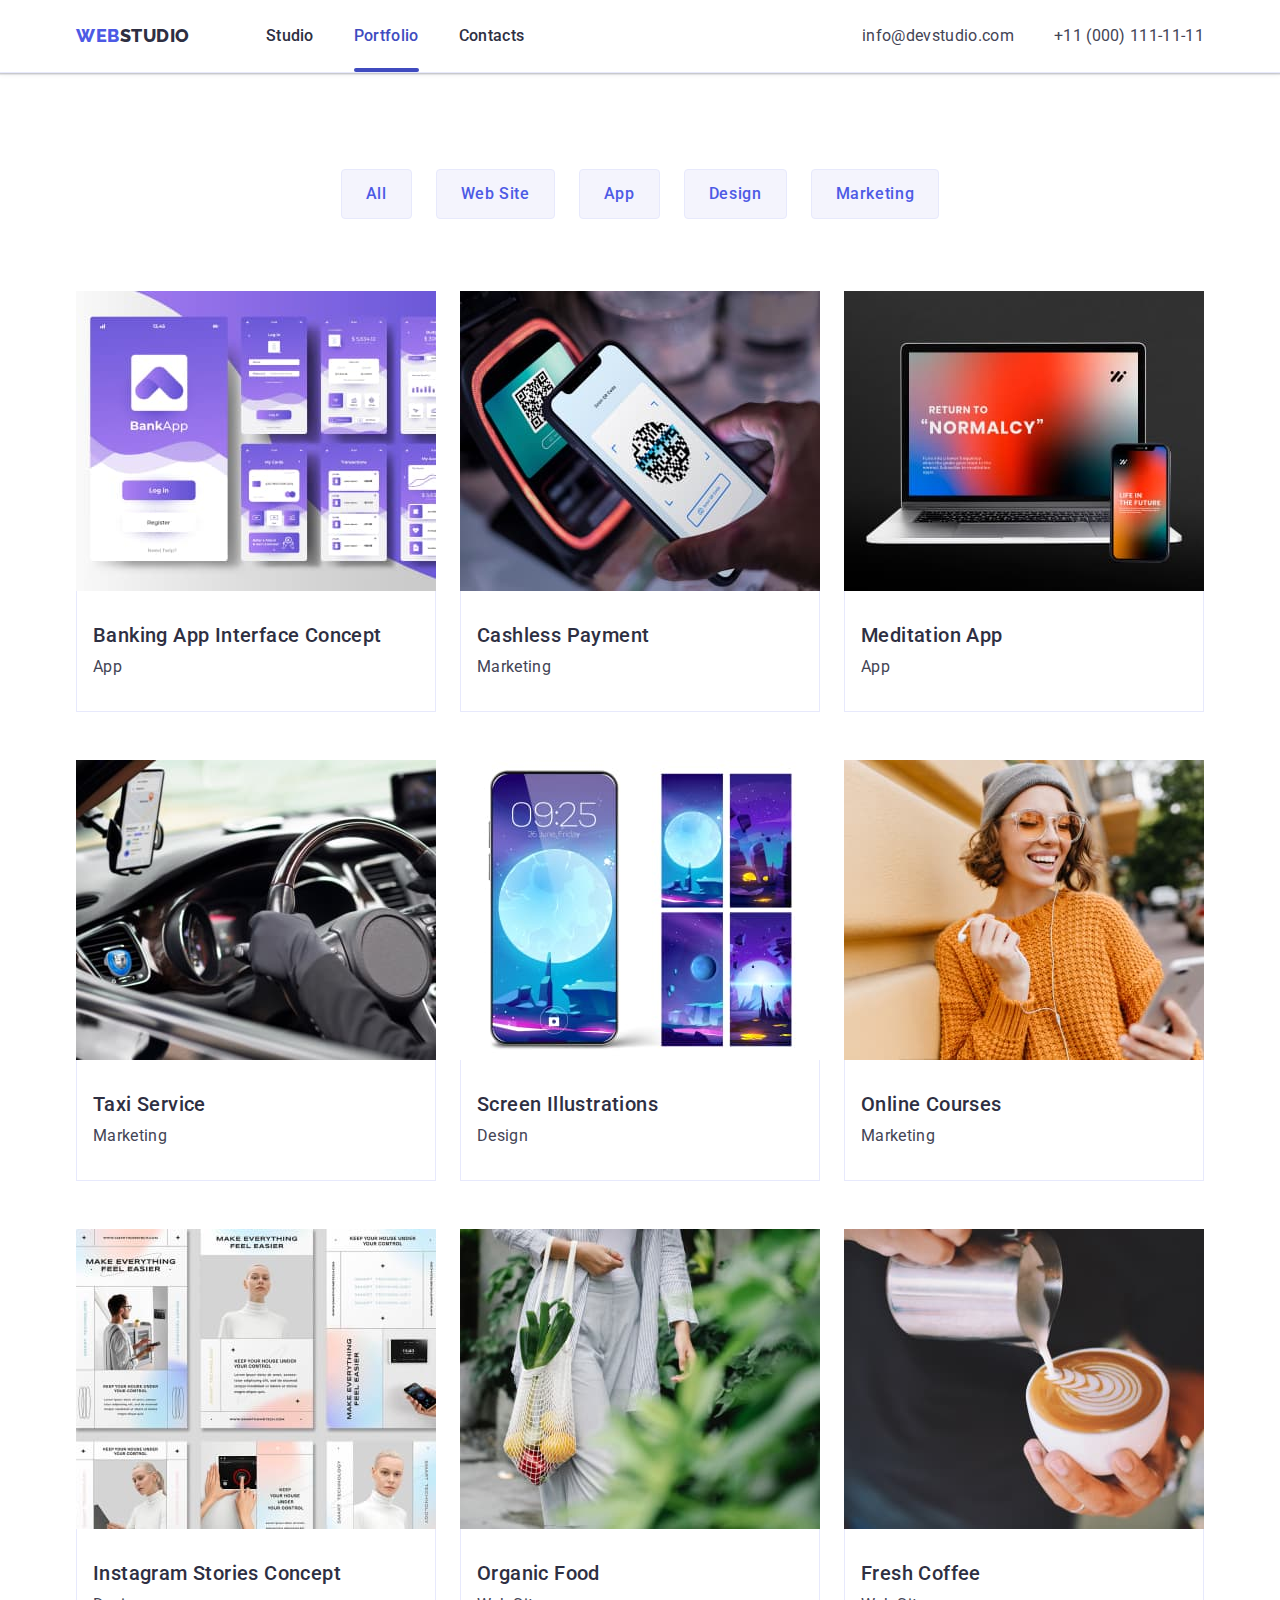
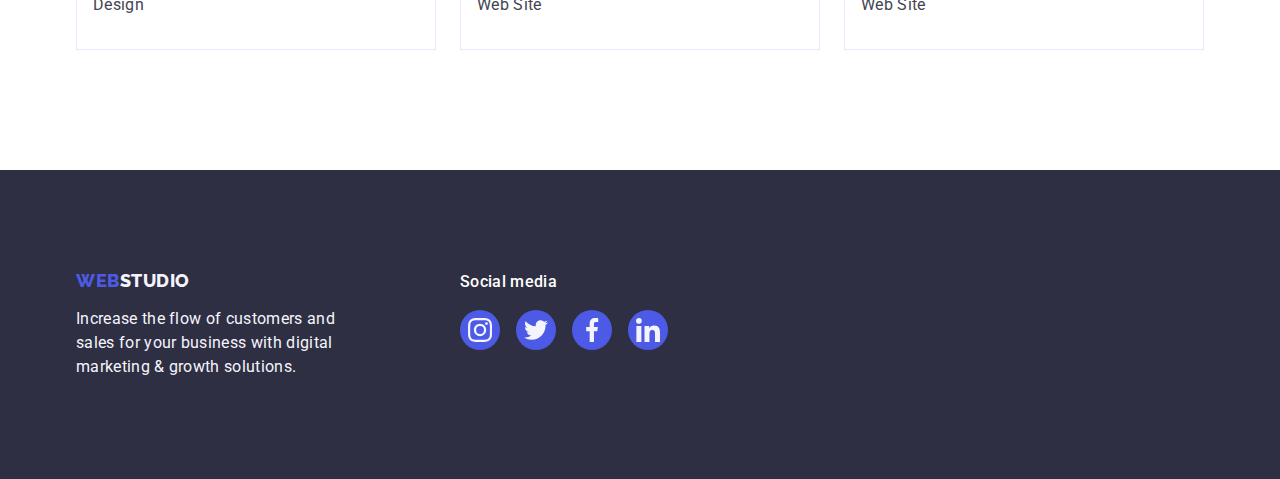
==== portfolio.html @ c1167ded "Initial commit" ====
<!DOCTYPE html>
<html lang="en">

<head>
  <meta charset="UTF-8">
  <meta http-equiv="X-UA-Compatible" content="IE=edge">
  <meta name="viewport" content="width=device-width, initial-scale=1.0">
  <title>Portfolio</title>
  <link rel="preconnect" href="https://fonts.googleapis.com">
  <link rel="preconnect" href="https://fonts.gstatic.com" crossorigin>
  <link href="https://fonts.googleapis.com/css2?family=Raleway:wght@800&family=Roboto:wght@400;500;700;900&display=swap"
    rel="stylesheet">
  <link rel="stylesheet" href="https://cdn.jsdelivr.net/npm/modern-normalize@1.1.0/modern-normalize.min.css">
  <link rel="stylesheet" href="./css/styles.css">
</head>

<body>
  <!-- HEADER -->
  <header class="header">
    <div class="container page-header-container">
      <nav class="navigation">
        <a class="logo link" href="./index.html">Web<span class="studio-logo-theme-light">Studio</span></a>
        <ul class="menu list">
          <li class="menu-item">
            <a class="menu-item-link link" href="./index.html">Studio</a>
          </li>
          <li class="menu-item">
            <a class="menu-item-link current link" href="./portfolio.html">Portfolio</a>
          </li>
          <li class="menu-item">
            <a class="menu-item-link link" href="">Contacts</a>
          </li>
        </ul>
      </nav>
      <address class="contact">
        <ul class="contact list">
          <li class="contact-item">
            <a class="contact-item-link link" href="mailto:info@devstudio.com">info@devstudio.com</a>
          </li>
          <li class="contact-item">
            <a class="contact-item-link link" href="tel:+110001111111">+11 (000) 111-11-11</a>
          </li>
        </ul>
      </address>
    </div>
  </header>

  <main>
    <!-- FILTER BUTTONS -->
    <section class="gallery">
      <div class="container">
        <h1 class="gallery-title visually-hidden" hidden>Gallery</h1>
        <ul class="filters-list list">
          <li class="filters-list-item">
            <button class="filter-btn" type="button">All</button>
          </li>
          <li class="filters-list-item">
            <button class="filter-btn" type="button">Web Site</button>
          </li>
          <li class="filters-list-item">
            <button class="filter-btn" type="button">App</button>
          </li>
          <li class="filters-list-item">
            <button class="filter-btn" type="button">Design</button>
          </li>
          <li class="filters-list-item">
            <button class="filter-btn" type="button">Marketing</button>
          </li>
        </ul>
        <!-- GALLERY -->
        <ul class="gallery-list list">
          <li class="gallery-list-item">
            <a class="gallery-list-link link" href="./portfolio.html">
              <div class="gallery-list-img-wrapper">
                <img src="./images/portfolio-page/banking-app.jpg" width="360" height="300"
                alt="Banking App Interface Concept">
                <p class="overlay-gallery-portfolio description">14 Stylish and User-Friendly App Design Concepts · Task Manager App · Calorie Tracker App · Exotic Fruit Ecommerce App · Cloud Storage App</p>
              </div>
              <div class="gallery-list-content-wrapper">
                <h2 class="subtitle">Banking App Interface Concept</h2>
                <p class="description">App</p>
              </div>
            </a>
          </li>
          <li class="gallery-list-item">
            <a class="gallery-list-link link" href="./portfolio.html">
              <div class="gallery-list-img-wrapper">
                <img src="./images/portfolio-page/cashless-payment.jpg" width="360" height="300" alt="Cashless Payment">
                <p class="overlay-gallery-portfolio description">14 Stylish and User-Friendly App Design Concepts · Task Manager App · Calorie Tracker App · Exotic Fruit Ecommerce App · Cloud Storage App</p>
              </div>
              <div class="gallery-list-content-wrapper">
                <h2 class="subtitle">Cashless Payment</h2>
                <p class="description">Marketing</p>
              </div>      
            </a>
          </li>
          <li class="gallery-list-item">
            <a class="gallery-list-link link" href="./portfolio.html">
              <div class="gallery-list-img-wrapper">
                <img src="./images/portfolio-page/meditation-app.jpg" width="360" height="300" alt="Meditation App">
                <p class="overlay-gallery-portfolio description">14 Stylish and User-Friendly App Design Concepts · Task Manager App · Calorie Tracker App · Exotic Fruit Ecommerce App · Cloud Storage App</p>
              </div>
              <div class="gallery-list-content-wrapper">
                <h2 class="subtitle">Meditation App</h2>
                <p class="description">App</p>
              </div>
            </a>
          </li>
          <li class="gallery-list-item">
            <a class="gallery-list-link link" href="./portfolio.html">
              <div class="gallery-list-img-wrapper">
                <img src="./images/portfolio-page/taxi-service.jpg" width="360" height="300" alt="Taxi Service">
                <p class="overlay-gallery-portfolio description">14 Stylish and User-Friendly App Design Concepts · Task Manager App · Calorie Tracker App · Exotic Fruit Ecommerce App · Cloud Storage App</p>
              </div>
              <div class="gallery-list-content-wrapper">
                <h2 class="subtitle">Taxi Service</h2>
                <p class="description">Marketing</p>
              </div>
            </a>
          </li>
          <li class="gallery-list-item">
            <a class="gallery-list-link link" href="./portfolio.html">
              <div class="gallery-list-img-wrapper">
                <img src="./images/portfolio-page/screen.jpg" width="360" height="300" alt="Screen Illustrations">
                <p class="overlay-gallery-portfolio description">14 Stylish and User-Friendly App Design Concepts · Task Manager App · Calorie Tracker App · Exotic Fruit Ecommerce App · Cloud Storage App</p>
              </div>
              <div class="gallery-list-content-wrapper">
                <h2 class="subtitle">Screen Illustrations</h2>
                <p class="description">Design</p>
              </div>
            </a>
          </li>
          <li class="gallery-list-item">
            <a class="gallery-list-link link" href="./portfolio.html">
              <div class="gallery-list-img-wrapper">
                <img src="./images/portfolio-page/online-course.jpg" width="360" height="300" alt="Online Courses">
                <p class="overlay-gallery-portfolio description">14 Stylish and User-Friendly App Design Concepts · Task Manager App · Calorie Tracker App · Exotic Fruit Ecommerce App · Cloud Storage App</p>
              </div>
              <div class="gallery-list-content-wrapper">
                <h2 class="subtitle">Online Courses</h2>
                <p class="description">Marketing</p>
              </div>
            </a>
          </li>
          <li class="gallery-list-item">
            <a class="gallery-list-link link" href="./portfolio.html">
              <div class="gallery-list-img-wrapper">
                <img src="./images/portfolio-page/instagram-stories.jpg" width="360" height="300"
                alt="Instagram Stories Concept">
                <p class="overlay-gallery-portfolio description">14 Stylish and User-Friendly App Design Concepts · Task Manager App · Calorie Tracker App · Exotic Fruit Ecommerce App · Cloud Storage App</p>
              </div>
              <div class="gallery-list-content-wrapper">
                <h2 class="subtitle">Instagram Stories Concept</h2>
                <p class="description">Design</p>
              </div>
            </a>
          </li>
          <li class="gallery-list-item">
            <a class="gallery-list-link link" href="./portfolio.html">
              <div class="gallery-list-img-wrapper">
                <img src="./images/portfolio-page/organic-food.jpg" width="360" height="300" alt="Organic Food">
                <p class="overlay-gallery-portfolio description">14 Stylish and User-Friendly App Design Concepts · Task Manager App · Calorie Tracker App · Exotic Fruit Ecommerce App · Cloud Storage App</p>
              </div>
              <div class="gallery-list-content-wrapper">
                <h2 class="subtitle">Organic Food</h2>
                <p class="description">Web Site</p>
              </div>
            </a>
          </li>
          <li class="gallery-list-item">
            <a class="gallery-list-link link" href="./portfolio.html">
              <div class="gallery-list-img-wrapper">
                <img src="./images/portfolio-page/coffee.jpg" width="360" height="300" alt="Fresh Coffee">
                <p class="overlay-gallery-portfolio description">14 Stylish and User-Friendly App Design Concepts · Task Manager App · Calorie Tracker App · Exotic Fruit Ecommerce App · Cloud Storage App</p>
              </div>
              <div class="gallery-list-content-wrapper">
                <h2 class="subtitle">Fresh Coffee</h2>
                <p class="description">Web Site</p>
              </div>
            </a>
          </li>
        </ul>
      </div>
    </section>
  </main>

  <!-- FOOTER -->
  <footer class="footer bg-theme-dark">
    <div class="footer-container container ">
      <div class="footer-media-container">
        <a class="logo-theme-dark link" href="./index.html">Web<span class="studio-logo-theme-dark">Studio</span></a>
        <p class="desc-theme-dark description">
          Increase the flow of customers and sales for your business with digital marketing & growth solutions.
        </p>
      </div>
      <div class="social-media-container">
        <p class="footer-media-desc description">Social media</p>
        <ul class="social-list-footer list">
          <li class="social-list-item">
            <a href="" class="social-list-link footer-social-link">
              <svg aria-label="instagram" class="social-icon" width="24" height="24" >
                <use href="./images/icons.svg#icon-instagram"></use>
              </svg>
            </a>
          </li>
          <li class="social-list-item">
            <a href="" class="social-list-link footer-social-link">
              <svg aria-label="twitter" class="social-icon" width="24" height="24" >
                <use href="./images/icons.svg#icon-twitter"></use>
              </svg>
            </a>
          </li>
          <li class="social-list-item">
            <a href="" class="social-list-link footer-social-link">
              <svg aria-label="facebook" class="social-icon" width="24" height="24" >
                <use href="./images/icons.svg#icon-facebook"></use>
              </svg>
            </a>
          </li>
          <li class="social-list-item">
            <a href="" class="social-list-link footer-social-link">
              <svg aria-label="linkedin" class="social-icon" width="24" height="24" >
                <use href="./images/icons.svg#icon-linkedin"></use>
              </svg>
            </a>
          </li>
        </ul>
      </div>
    </div>
  </footer>
  <script src="./js/modal.js"></script>
</body>

</html>
---- css/styles.css ----
:root {
    --primary-font: 'Roboto', sans-serif;
    --secondary-font: 'Raleway', sans-serif;
    --primary-text-color-theme-light: #2E2F42;
    --secondary-text-color-theme-light: #434455;
    --primary-text-color-theme-dark: #F4F4FD;
    --accent-color: #404BBF;
    --accent-page-color: #4D5AE5;
    --secondary-page-color: #E7E9FC;
    --thirdly-page-color: #8E8F99;
    --background-color-theme-light: #FFFFFF;
    --background-color-theme-dark: #2E2F42;
    --accent-background-color: #31D0AA;
    --modal-color: #FCFCFC;
    --transition-dur-and-func: 250ms cubic-bezier(0.4, 0, 0.2, 1);
}

.list {
    list-style: none;
}

.link {
    text-decoration: none;
}

button {
    cursor: pointer;
}

h1,
h2,
h3,
h4,
p {
    margin-top: 0;
    margin-bottom: 0;
    letter-spacing: 0.02em;
}

ul,
ol {
    margin-top: 0;
    margin-bottom: 0;
    padding-left: 0;
}

img {
    display: block;
}

.container {
    width: 1158px;
    margin-right: auto;
    margin-left: auto;
    padding-left: 15px;
    padding-right: 15px;
}

.section {
    padding-top: 120px;
    padding-bottom: 120px;
}

.visually-hidden {
    position: absolute;
    width: 1px;
    height: 1px;
    margin: -1px;
    border: 0;
    padding: 0;
    white-space: nowrap;
    clip-path: inset(100%);
    clip: rect(0 0 0 0);
    overflow: hidden;
}

body {
    font-family: var(--primary-font);
    color: var(--secondary-text-color-theme-light);
    background-color: var(--background-color-theme-light);
}

/* ================COMPONENTS============ */
.subtitle {
    font-weight: 500;
    font-size: 20px;
    line-height: 1.2;
    color: var(--primary-text-color-theme-light);
    margin-bottom: 8px;
}

.description {
    font-size: 16px;
    line-height: 1.5;
    letter-spacing: 0.02em;
    color: var(--secondary-text-color-theme-light);
}

.desc-theme-dark {
    color: var(--primary-text-color-theme-dark);
    width: 264px;
}

.bg-theme-dark {
    background-color: var(--background-color-theme-dark);
    padding-top: 100px;
    padding-bottom: 100px;
}

.title {
    font-weight: 700;
    font-size: 36px;
    line-height: 1.1;
    text-align: center;
    text-transform: capitalize;
    color: var(--primary-text-color-theme-light);
    margin-bottom: 72px;
}

.logo {
    font-family: var(--secondary-font);
    font-weight: 800;
    font-size: 18px;
    line-height: 1.17;
    letter-spacing: 0.03em;
    text-transform: uppercase;
    color: var(--accent-page-color);
    margin-right: 76px;
}

.logo-theme-dark {
    display: flex;
    font-family: var(--secondary-font);
    font-weight: 800;
    font-size: 18px;
    line-height: 1.17;
    letter-spacing: 0.03em;
    text-transform: uppercase;
    color: var(--accent-page-color);
    margin-bottom: 16px;
}

.studio-logo-theme-dark {
    color: var(--primary-text-color-theme-dark);
}

.studio-logo-theme-light {
    color: var(--primary-text-color-theme-light);
}

/* ================/COMPONENTS============ */

/* ================HEADER================ */
.header {
    box-shadow: 0px 2px 1px rgba(46, 47, 66, 0.08), 0px 1px 1px rgba(46, 47, 66, 0.16), 0px 1px 6px rgba(46, 47, 66, 0.08);
}

.menu-item-link {
    position: relative;
    font-weight: 500;
    font-size: 16px;
    line-height: 1.5;
    letter-spacing: 0.02em;
    color: var(--primary-text-color-theme-light);
    padding: 26px 0 26px;
    transition: color var(--transition-dur-and-func);
}

.menu-item:not(:last-child) {
    margin-right: 40px;
}

.current::after {
    position: absolute;
    left: 0;
    bottom: -1px;
    content: '';
    display: block; 
    width: 100%;
    height: 4px;
    border-radius: 2px;
    background-color: var(--accent-color);
    transition: background-color var(--transition-dur-and-func);
}

.current {
    color: var(--accent-color);
}

.menu-item-link:hover,
.menu-item-link:focus {
    color: var(--accent-color);
}

/* ADDRESS */
.contact-item-link {
    font-style: normal;
    font-size: 16px;
    line-height: 1.5;
    letter-spacing: 0.02em;
    color: var(--secondary-text-color-theme-light);
    transition: color var(--transition-dur-and-func);
}

.contact {
    display: flex;
    margin-left: auto;
}

.contact-item:not(:last-child) {
    margin-right: 40px;
}

.contact-item-link:hover,
.contact-item-link:focus {
    color: var(--accent-color);
}

.header {
    display: flex;
    padding-top: 24px;
    padding-bottom: 24px;
    border-bottom: 1px solid var(--secondary-page-color);
}

.page-header-container {
    display: flex;
    align-items: center;
}

.menu {
    display: flex;
}

.navigation {
    display: flex;
    align-items: center;
}

/* ===============/HEADER================= */

/* ===============HERO================= */
.overlay {
    max-width: 1440px;
    height: 600px;
    margin-left: auto;
    margin-right: auto;
    background-repeat: no-repeat;
    background-position: center;
    background-size: cover;
    background-image:
    linear-gradient(rgba(46, 47, 66, 0.7), rgba(46, 47, 66, 0.7)),
    url(../images/people-office.jpg);
}

.modal-service-btn {
    display: block;
    font-family: var(--primary-font);
    font-weight: 500;
    font-size: 16px;
    line-height: 1.5;
    letter-spacing: 0.04em;
    color: var(--background-color-theme-light);
    text-align: center;
    background-color: var(--accent-page-color);
    border-radius: 4px;
    border: none;
    padding: 16px 32px;
    margin-top: 48px;
    margin-left: auto;
    margin-right: auto;
    min-width: 169px;
    transition: background-color var(--transition-dur-and-func);
}

.modal-service-btn:hover,
.modal-service-btn:focus {
    background-color: var(--accent-color);
}

.main-title {
    font-weight: 700;
    font-size: 56px;
    line-height: 1.07;
    color: var(--background-color-theme-light);
    max-width: 496px;
    text-align: center;
    margin-left: auto;
    margin-right: auto;
}

.hero {
    padding-top: 188px;
    padding-bottom: 188px;
}

/* ===============/HERO================= */

/* ===============FEATURES================= */
.features-list {
    display: flex;
    gap: 24px;
}

.features-description {
    max-width: 264px;
}

.icon-container {
    display: flex;
    justify-content: center;
    align-items: center;
    min-width: 264px;
    height: 112px;
    background-color: var(--primary-text-color-theme-dark);
    border-radius: 4px;
    margin-bottom: 8px;
}

/* ===============/FEATURES================= */

/* ================WORK EXAMPLES============= */
.work-examples {
    padding-bottom: 120px;
}

.work-examples-list {
    display: flex;
    gap: 24px;
    align-items: center;
}

.work-examples-list-item {
    width: calc((100% - 48px) / 3);
}
/* ================/WORK EXAMPLES============= */

/* ==============TEAM================= */
.team {
    background-color: var(--primary-text-color-theme-dark);
}

.team-list {
    display: flex;
    text-align: center;
    flex-wrap: wrap;
    gap: 24px;
}

.team-list-item {
    background-color: var(--background-color-theme-light);
    flex-basis: calc((100% - 72px) / 4);
    border-radius: 0px 0px 4px 4px;
    box-shadow: 0px 1px 6px rgba(46, 47, 66, 0.08), 0px 1px 1px rgba(46, 47, 66, 0.16), 0px 2px 1px rgba(46, 47, 66, 0.08);
}

.team-card-content-wrapper {
    padding: 32px 0px;
    max-width: 264px;
}

.team-desc {
    margin-bottom: 8px;
}

.social-list {
    display: flex;
    justify-content: center;
    gap: 24px;

}

.social-list-item {
    width: 40px;
    height: 40px;
    flex-basis: calc((100% - 72) / 4);
}

.social-list-link {
    display: flex;
    justify-content: center;
    align-items: center;
    width: 100%;
    height: 100%;
    border-radius: 50%;
    background-color: var(--accent-page-color);
    color: var(--primary-text-color-theme-dark);
    transition: background-color var(--transition-dur-and-func);
}

.social-list-link:hover,
.social-list-link:focus {
    background-color: var(--accent-color);
}

.social-icon {
    fill: currentColor;
}

/* ===============/TEAM================= */

/* ================CUSTOMERS================= */
.customers-list {
    display: flex;
    flex-wrap: wrap;
    align-items: center;
    gap: 24px;
}

.customers-list-item {
    flex-basis: calc((100% - 120px) / 6);
    height: 88px;
    background-color: var(--background-color-theme-light);
}

.customers-list-link {
    transition: border-color var(--transition-dur-and-func),
    color var(--transition-dur-and-func);
}

.customers-list-link:hover,
.customers-list-link:focus {
    border-color: var(--accent-color);
    color: var(--accent-color);
}

.logo-customers {
    fill:currentColor;
    transition: fill var(--transition-dur-and-func);
}

.logo-customers:hover,
.logo-customers:focus {
    fill: var(--accent-color);
}

.customers-list-link {
    display: flex;
    justify-content: center;
    align-items: center;
    width: 100%;
    height: 100%;
    border: 1px solid var(--thirdly-page-color);
    border-radius: 4px;
    color: var(--thirdly-page-color);
}

/* ===============/CUSTOMERS================= */

/* ================FOOTER================= */

.footer-container {
    display: flex;
    align-items: baseline;
}

.footer-media-container {
    margin-right: 120px;
}

.footer-media-desc {
    font-weight: 500;
    color: var(--background-color-theme-light);
    margin-bottom: 16px;
}

.social-list-footer {
    display: flex;
    flex-wrap: wrap;
    align-items: center;
    gap: 16px;
}

.footer-social-link:hover,
.footer-social-link:focus {
    background-color: var(--accent-background-color);
}
/* ===============/FOOTER================= */


/* ===============PORTFOLIO-PAGE================= */

/* ===============FILTER BUTTONS================= */
.filter-btn {
    font-family: var(--primary-font);
    font-weight: 500;
    font-size: 16px;
    text-align: center;
    line-height: 1.5;
    letter-spacing: 0.04em;
    color: var(--accent-page-color);
    background-color: var(--primary-text-color-theme-dark);
    border: 1px solid var(--secondary-page-color);
    border-radius: 4px;
    padding: 12px 24px;
    transition: color var(--transition-dur-and-func), 
    background-color var(--transition-dur-and-func),
    border-color var(--transition-dur-and-func),
    box-shadow var(--transition-dur-and-func);
}

.filter-btn:hover,
.filter-btn:focus {
    color: var(--background-color-theme-light);
    background-color: var(--accent-color);
    border: 1px solid transparent;
    box-shadow: 0px 3px 1px rgba(0, 0, 0, 0.1), 0px 2px 1px rgba(0, 0, 0, 0.08), 0px 2px 2px rgba(0, 0, 0, 0.12);
}

.filters-list {
    display: flex;
    gap: 24px;
    align-items: center;
    justify-content: center;
    margin-bottom: 72px;
}

/* ===============/FILTER BUTTONS================= */

/* ===============GALLERY================= */
.gallery {
    padding-top: 96px;
    padding-bottom: 120px;
}

.gallery-list {
    display: flex;
    flex-wrap: wrap;
    column-gap: 24px;
    row-gap: 48px;
    flex-basis: calc((100% - 48px) / 3);
}

.gallery-list-link {
    display: block;
    transition: box-shadow var(--transition-dur-and-func);
}

.gallery-list-content-wrapper {
    padding: 32px 16px;
    border: 1px solid var(--secondary-page-color);
    border-top: none;
}

.gallery-list-link:hover,
.gallery-list-link:focus {
    box-shadow: 0px 1px 6px rgba(46, 47, 66, 0.08), 0px 1px 1px rgba(46, 47, 66, 0.16), 0px 2px 1px rgba(46, 47, 66, 0.08);
}

.gallery-list-img-wrapper {
    position: relative;
    overflow: hidden;
}

.overlay-gallery-portfolio {
    position: absolute;
    top: 0;
    left: 0;
    width: 100%;
    height: 100%;
    background-color:var(--accent-page-color);
    color: var(--primary-text-color-theme-dark);
    padding: 40px 32px;
    overflow: auto;
    transform: translate(0, 100%);
    transition: transform var(--transition-dur-and-func)
}

.gallery-list-link:hover .overlay-gallery-portfolio,
.gallery-list-link:focus .overlay-gallery-portfolio {
    transform: translate(0, 0);
}
/* ===============/GALLERY================= */

/* ===============/PORTFOLIO-PAGE================= */

/* ===============MODAL WINDOW================= */
.backdrop {
    position: fixed;
    top: 0;
    left: 0;
    z-index: 100;
    width: 100%;
    height: 100%;
    background-color: rgba(46, 47, 66, 0.4);
    transition: opacity var(--transition-dur-and-func), 
    visibility var(--transition-dur-and-func);
}

.backdrop.is-hidden {
    opacity: 0;
    visibility: hidden;
    pointer-events: none;
}

.modal-window {
    position: absolute;
    top: 50%;
    left: 50%;
    transform: translate(-50%, -50%);
    width: 408px;
    min-height: 576px;
    border-radius: 4px;
    background-color: var(--modal-color);
    box-shadow: 0px 1px 1px rgba(0, 0, 0, 0.14), 0px 1px 3px rgba(0, 0, 0, 0.12), 0px 2px 1px rgba(0, 0, 0, 0.2);
    transition: transform var(--transition-dur-and-func);
}

.modal-close-btn {
    position: absolute;
    top: 24px;
    right: 24px;
    display: flex;
    justify-content: center;
    align-items: center;
    width: 24px;
    height: 24px;
    border-radius: 50%;
    padding: 0;
    background-color: var(--secondary-page-color);
    border: 1px solid rgba(0, 0, 0, 0.1);
    transition: background-color var(--transition-dur-and-func),
    border var(--transition-dur-and-func);
}

.modal-close-btn-icon {
    fill: var(--background-color-theme-dark);
}

.modal-close-btn:hover,
.modal-close-btn:focus {
    border: none;
    background-color: var(--accent-color);
}

.modal-close-btn:hover .modal-close-btn-icon,
.modal-close-btn:focus .modal-close-btn-icon {
    fill: var(--background-color-theme-light);
}

.modal-close-btn-icon {
    transition: fill var(--transition-dur-and-func);
}
/* ===============/MODAL WINDOW================= */
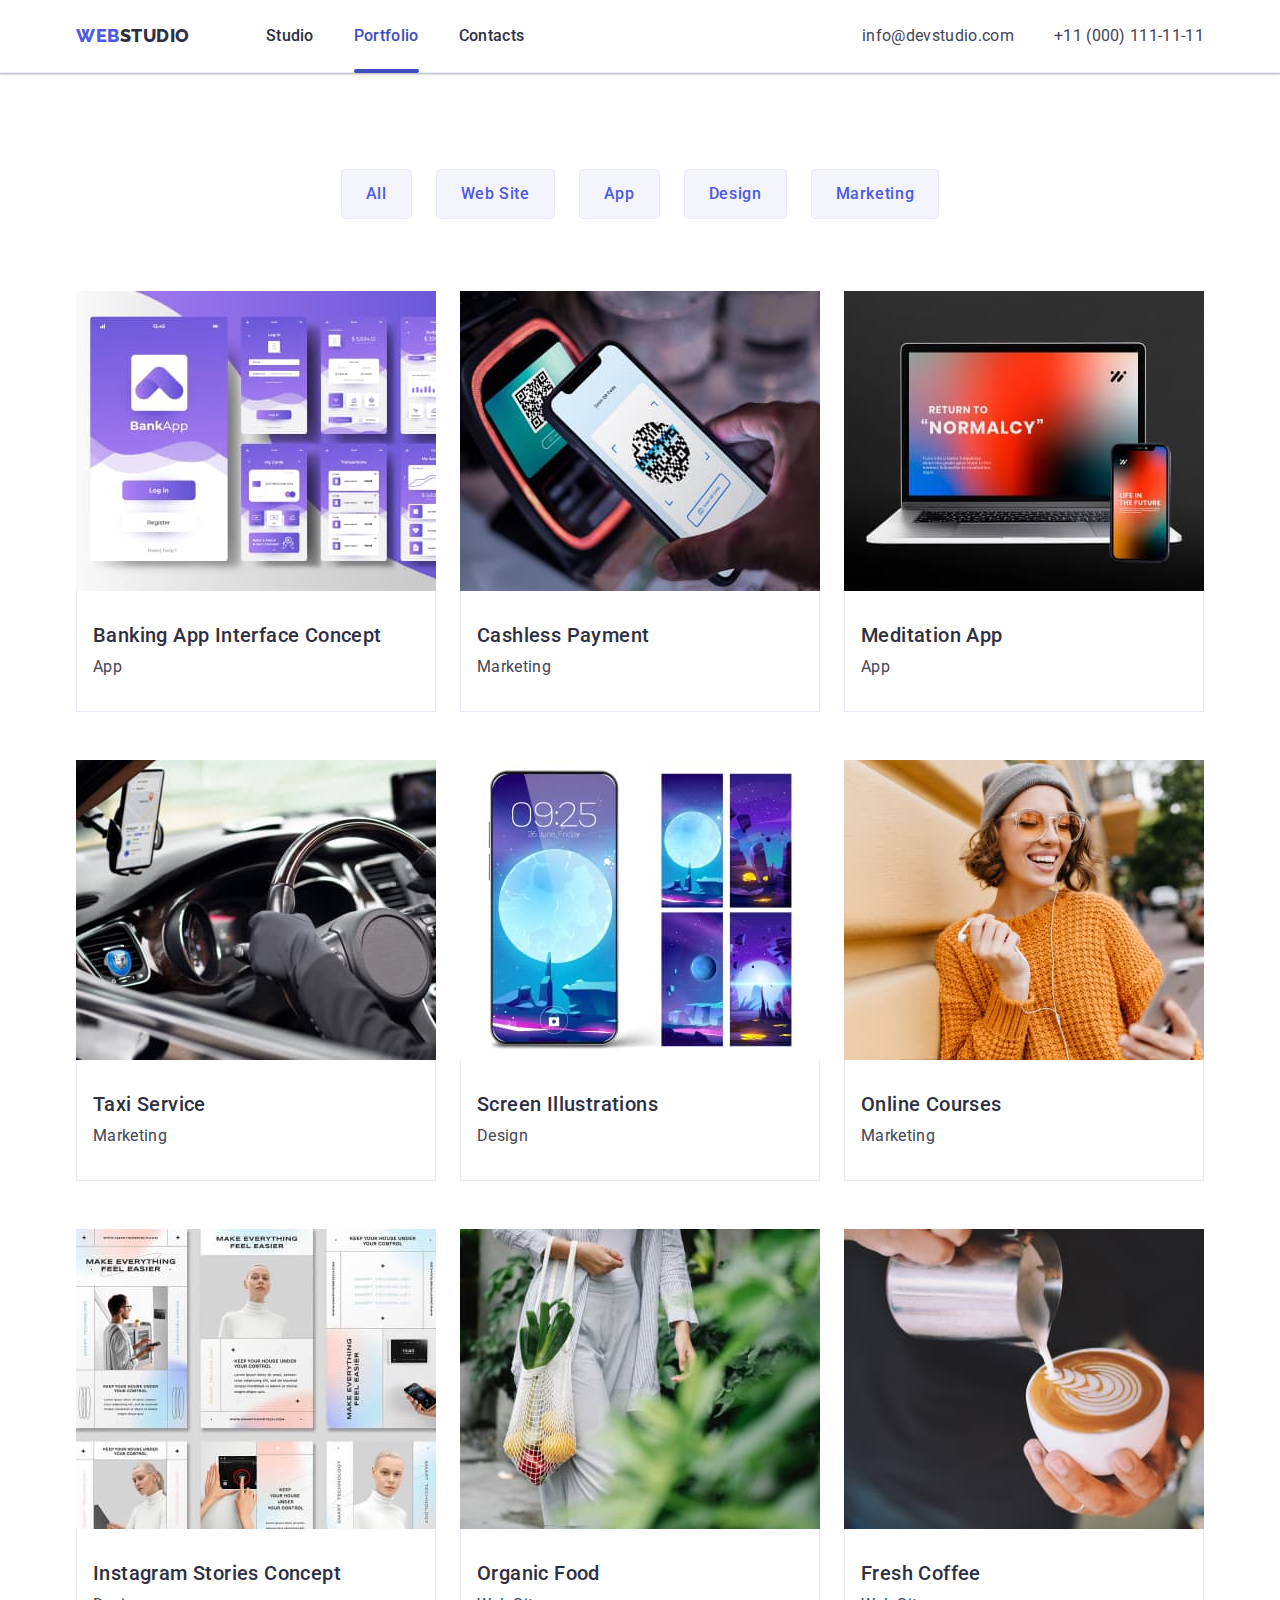
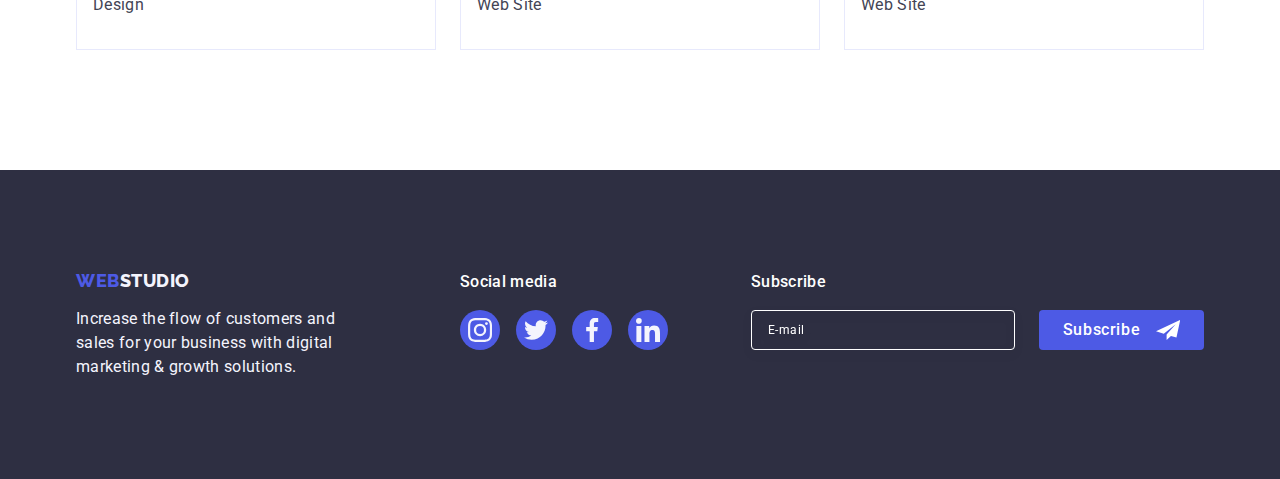
==== commit bf968dc1: "add" ====
--- a/portfolio.html
+++ b/portfolio.html
@@ -226,6 +226,20 @@
           </li>
         </ul>
       </div>
+      <!-- SUBSCRIBE -->
+      <div class="subscribe-form-container">
+        <p class="footer-media-desc description">Subscribe</p>
+        <form class="footer-form">
+        <label for="" class="footer-form-field">
+          <input class="footer-form-input" name="user-email" type="email" placeholder="E-mail">
+        </label>
+        <button type="submit" class="submit-form-btn">Subscribe
+          <svg class="submit-form-btn-icon" width="24" height="24">
+            <use href="./images/icons.svg#icon-send"></use>
+          </svg>
+        </button>
+        </form>
+      </div>
     </div>
   </footer>
   <script src="./js/modal.js"></script>
--- a/css/styles.css
+++ b/css/styles.css
@@ -162,7 +162,7 @@
     line-height: 1.5;
     letter-spacing: 0.02em;
     color: var(--primary-text-color-theme-light);
-    padding: 26px 0 26px;
+    padding: 27px 0 27px;
     transition: color var(--transition-dur-and-func);
 }
 
@@ -475,6 +475,64 @@
 .footer-social-link:focus {
     background-color: var(--accent-background-color);
 }
+
+.subscribe-form-container {
+   margin-left: auto;
+}
+
+.footer-form {
+    display: flex;
+}
+
+.footer-form-field {
+    margin-right: 24px;
+}
+
+.footer-form-input {
+    width: 264px;
+    height: 40px;
+    border: 1px solid var(--background-color-theme-light);
+    background-color: transparent;
+    font-size: 12px;
+    line-height: 1.5;
+    letter-spacing: 0.04em;
+    padding-left: 16px;
+    filter: drop-shadow(0px 4px 4px rgba(0, 0, 0, 0.15));
+   border-radius: 4px;
+   color: var(--background-color-theme-light);
+}
+
+.footer-form-input::placeholder {
+    color: var(--background-color-theme-light);
+}
+
+.submit-form-btn {
+    min-width: 165px;
+    height: 40px;
+    display: flex;
+    justify-content: center;
+    align-items: center;
+    font-weight: 500;
+    font-size: 16px;
+    line-height: 1.5;
+    letter-spacing: 0.04em;
+    color: var(--background-color-theme-light);
+    cursor: pointer;
+    background-color: var(--accent-page-color);
+    border: none;
+    border-radius: 4px;
+    transition: background-color var(--transition-dur-and-func);
+}
+
+.submit-form-btn-icon {
+    margin-left: 16px;
+    fill: var(--background-color-theme-light);
+}
+
+.submit-form-btn:hover,
+.submit-form-btn:focus {
+    background-color: var(--accent-color);
+}
 /* ===============/FOOTER================= */
 
 
@@ -604,6 +662,7 @@
     background-color: var(--modal-color);
     box-shadow: 0px 1px 1px rgba(0, 0, 0, 0.14), 0px 1px 3px rgba(0, 0, 0, 0.12), 0px 2px 1px rgba(0, 0, 0, 0.2);
     transition: transform var(--transition-dur-and-func);
+    padding: 72px 24px 24px 24px;
 }
 
 .modal-close-btn {
@@ -641,4 +700,176 @@
 .modal-close-btn-icon {
     transition: fill var(--transition-dur-and-func);
 }
-/* ===============/MODAL WINDOW================= */+/* ===============/MODAL WINDOW================= */
+
+/* ===============MODAL FORM================= */
+
+.modal-form-container {
+    margin-bottom: 8px;
+}
+
+.modal-form-desc {
+    font-weight: 500;
+    font-size: 16px;
+    line-height: 1.5;
+    letter-spacing: 0.02em;
+    color: var(--primary-text-color-theme-light);
+    text-align: center;
+    margin-bottom: 16px;
+}
+
+/* =INPUTS-NAME_PHONE_EMAIL= */
+
+.modal-form-field {
+    display: block;
+    margin-bottom: 4px;
+    font-weight: 400;
+    font-size: 12px;
+    line-height: 1.17;
+    letter-spacing: 0.04em;
+    color: var(--thirdly-page-color);
+}
+
+.modal-form-input{
+    width: 100%;
+    height: 40px;
+    padding-left: 38px;
+    border-radius: 4px;
+    border: 1px solid rgba(46, 47, 66, 0.2);
+    color: var(--primary-text-color-theme-light);
+    background-color: transparent;
+    outline: transparent;
+    transition: border-color var(--transition-dur-and-func);
+}
+
+.modal-form-input:focus {
+    border-color: var(--accent-page-color);
+}
+
+.modal-form-input-wrapper {
+    position: relative;
+}
+
+.input-icon {
+    position: absolute;
+    top: 50%;
+    left: 16px;
+    transform: translateY(-50%);
+    fill: var(--primary-text-color-theme-light);
+    cursor: pointer;
+    transition: fill var(--transition-dur-and-func);
+}
+
+.modal-form-input:focus + .input-icon {
+    fill: var(--accent-page-color);
+}
+
+
+/* =TEXTAREA=*/
+
+.modal-form-message-container {
+    margin-bottom: 16px;
+}
+
+.modal-form-message {
+    font-size: 12px;
+    line-height: 1.17;
+    letter-spacing: 0.04em;
+    width: 100%;
+    height: 120px;
+    padding: 8px 16px;
+    color: var(--primary-text-color-theme-light);
+    border: 1px solid rgba(46, 47, 66, 0.2);
+    border-radius: 4px;
+    background-color: transparent;
+    outline: transparent;
+    resize: none;
+    transition: border-color var(--transition-dur-and-func);
+}
+
+.modal-form-message::placeholder {
+    font-size: 12px;
+    line-height: 1.17;
+    letter-spacing: 0.04em;
+    color: rgba(46, 47, 66, 0.4);
+}
+
+.modal-form-message:focus {
+    border-color: var(--accent-page-color);
+}
+
+
+/* =CHECKBOX= */
+
+.policy-link {
+    color: var(--accent-page-color);
+}
+
+.modal-form-checkbox-container {
+    margin-bottom: 24px;
+}
+
+.modal-form-check-desc {
+    font-size: 12px;
+    line-height: 1.17;
+    letter-spacing: 0.04em;
+    color: var(--thirdly-page-color);
+} 
+
+.modal-form-own-checkbox {
+    display: inline-flex;
+    align-items: center;
+    justify-content: center;
+    fill: transparent;
+    width: 16px;
+    height: 16px;
+    padding: 0;
+    background-color:transparent;
+    /* border: 1px solid rgba(46, 47, 66, 0.2); */
+    border: 1px solid var(--background-color-theme-dark);
+    border-radius: 2px;
+    cursor: pointer;
+    margin-right: 8px;
+}
+
+.modal-form-checkbox:checked + .modal-form-checkbox-container + .modal-form-own-checkbox {
+    border: none;
+    fill: var(--background-color-theme-light);
+    background-color: var(--accent-color);
+    border-color: var(--accent-color);
+}
+
+.modal-form-checkbox:focus + .modal-form-check-desc > .modal-form-own-checkbox {
+    border: none;
+    fill: var(--background-color-theme-light);
+    border-color: var(--accent-color);
+    background-color: var(--accent-color);
+}
+
+/* =SUBMIT BUTTON= */
+.modal-form-submit-btn {
+    display: block;
+    margin-right: auto;
+    margin-left: auto;
+    align-self: center;
+    font-weight: 500;
+    font-size: 16px;
+    line-height: 1.5;
+    letter-spacing: 0.04em;
+    text-align: center;
+    border-radius: 4px;
+    color: var(--background-color-theme-light); 
+    border: none;
+    padding: 16px 32px;
+    height: 56px;
+    min-width: 169px;
+    background-color: var(--accent-page-color);
+    box-shadow: 0px 4px 4px rgba(0, 0, 0, 0.15);
+    transition: background-color var(--transition-dur-and-func);
+}
+
+.modal-form-submit-btn:focus {
+    outline: none;
+    background-color: var(--accent-color);
+}
+/* ===============/MODAL FORM================= */